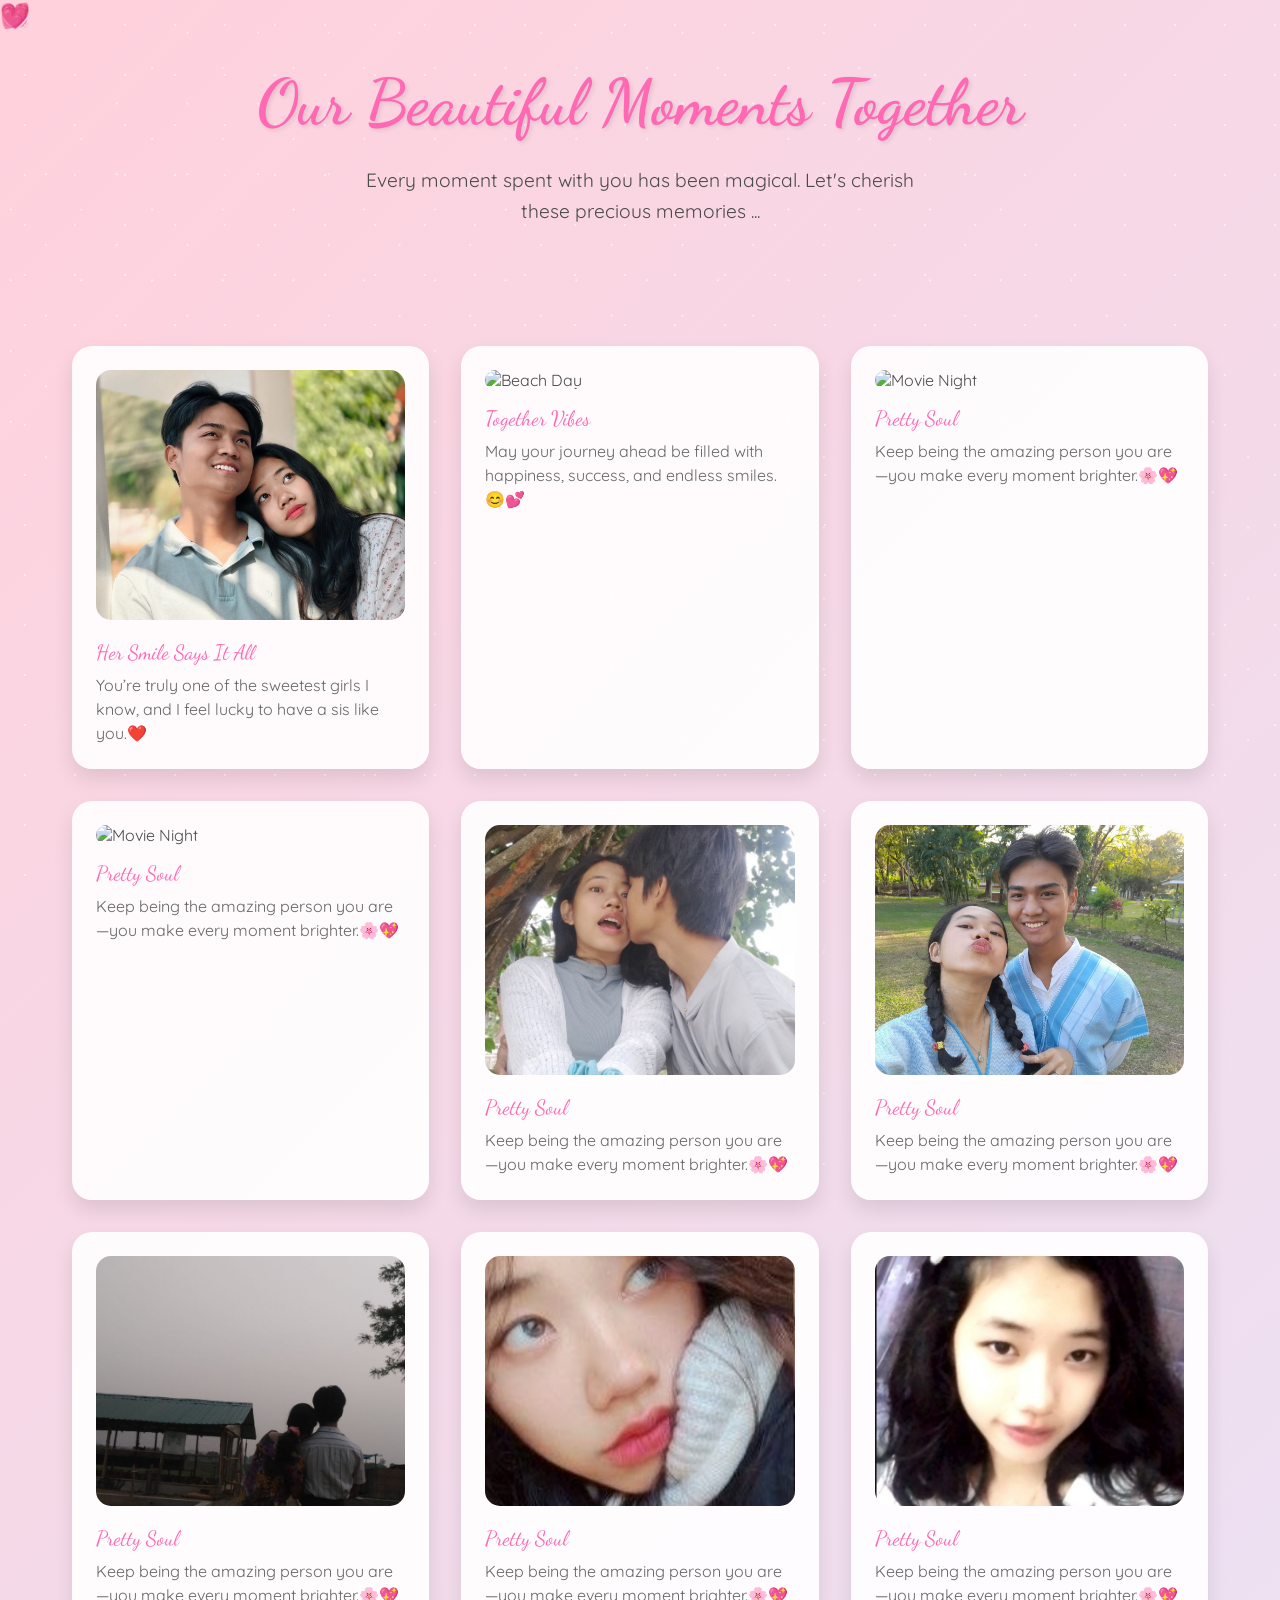
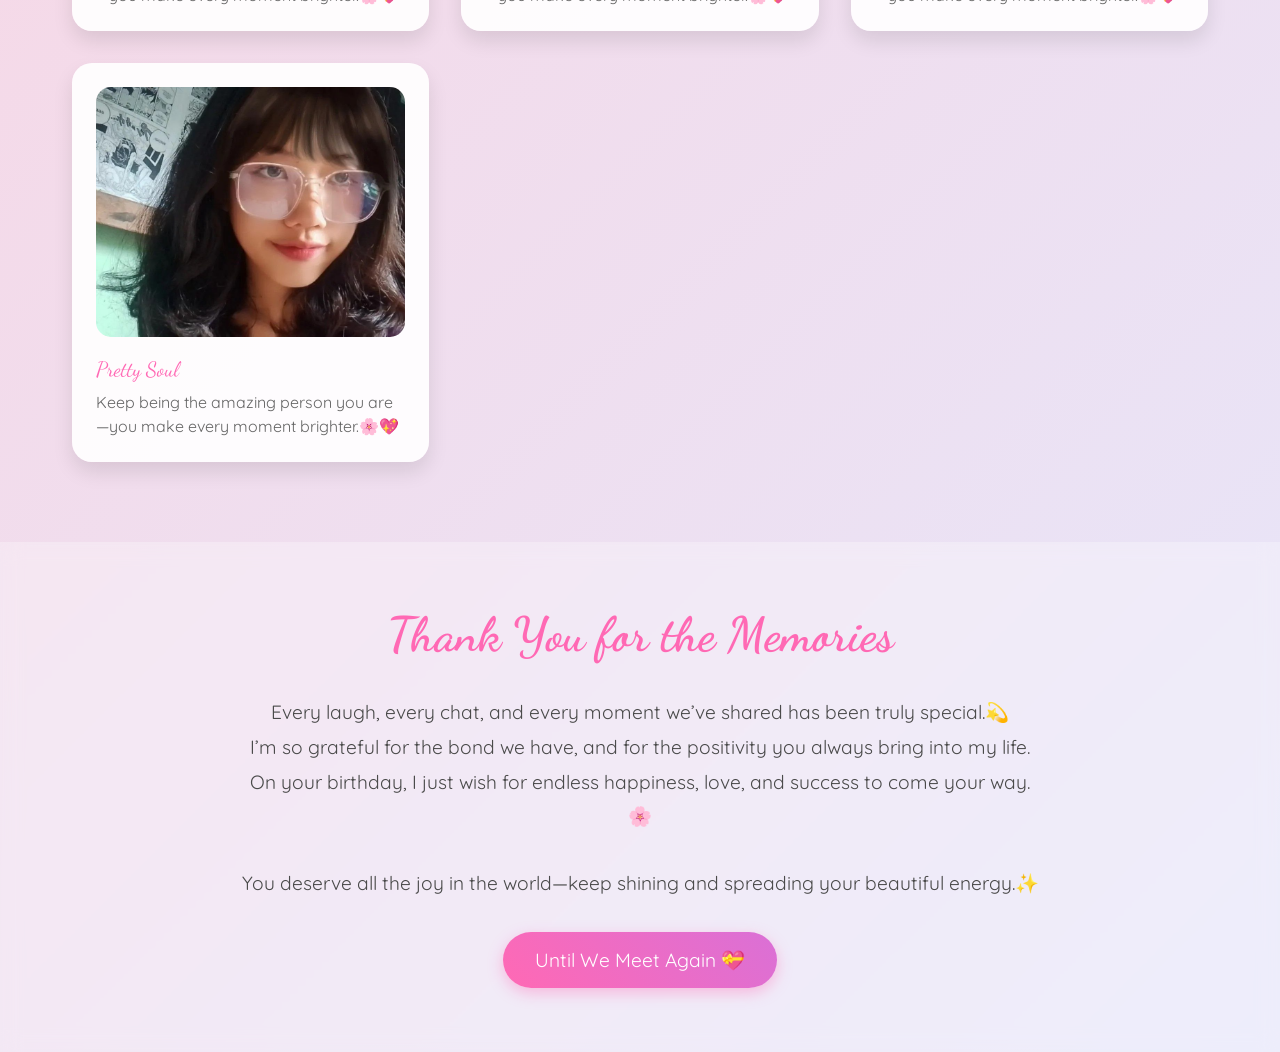
==== last.html @ a4b0dc8d "Add files via upload" ====
<!DOCTYPE html>
<html lang="en">

<head>
    <meta charset="UTF-8">
    <meta name="viewport" content="width=device-width, initial-scale=1.0" content="noindex">
    
    <title>Our Beautiful Memories ✨</title>
    <style>
        @import url('https://fonts.googleapis.com/css2?family=Dancing+Script:wght@700&family=Quicksand:wght@300;400;500;600&display=swap');

        * {
            margin: 0;
            padding: 0;
            box-sizing: border-box;
        }

        body {
            min-height: 100vh;
            background: linear-gradient(135deg,
                    #ffd1dc 0%,
                    #e6e6fa 25%,
                    #ffefd5 50%,
                    #e6e6fa 75%,
                    #ffd1dc 100%);
            background-size: 400% 400%;
            animation: gradientFlow 15s ease infinite;
            font-family: 'Quicksand', sans-serif;
            overflow-x: hidden;
            color: #4a4a4a;
        }

        @keyframes gradientFlow {
            0% {
                background-position: 0% 50%;
            }

            50% {
                background-position: 100% 50%;
            }

            100% {
                background-position: 0% 50%;
            }
        }

        /* Enhanced Sparkle Effect */
        .magic-sparkles {
            position: fixed;
            top: 0;
            left: 0;
            width: 100%;
            height: 100%;
            pointer-events: none;
            z-index: 1;
        }

        .sparkle {
            position: absolute;
            width: 6px;
            height: 6px;
            border-radius: 50%;
            background-color: white;
            animation: twinkle var(--duration, 4s) ease-in-out infinite;
            opacity: 0;
        }

        @keyframes twinkle {

            0%,
            100% {
                opacity: 0;
                transform: scale(0.5);
            }

            50% {
                opacity: 0.8;
                transform: scale(1);
            }
        }

        /* Generate 50 sparkles with different positions and animations */
        .magic-sparkles::before,
        .magic-sparkles::after {
            content: '';
            position: absolute;
            width: 100%;
            height: 100%;
            background-image: radial-gradient(circle, white 1px, transparent 1px);
            background-size: 50px 50px;
            animation: sparkleLayer 8s linear infinite;
            opacity: 0.5;
        }

        .magic-sparkles::after {
            animation-delay: -4s;
            transform: rotate(45deg);
        }

        @keyframes sparkleLayer {
            0% {
                transform: translateY(0);
            }

            100% {
                transform: translateY(-50px);
            }
        }

        /* Floating Hearts */
        .floating-hearts {
            position: fixed;
            width: 100%;
            height: 100%;
            pointer-events: none;
            z-index: 2;
        }

        .heart {
            position: absolute;
            font-size: 1.5rem;
            color: rgba(255, 105, 180, 0.6);
            animation: floatHeart var(--float-duration, 6s) ease-in-out infinite;
            animation-delay: var(--delay, 0s);
        }

        @keyframes floatHeart {
            0% {
                transform: translate(0, 100vh) rotate(0deg);
            }

            100% {
                transform: translate(var(--translate-x, 0), -100vh) rotate(360deg);
            }
        }

        /* Welcome Section */
        .welcome {
            text-align: center;
            padding: 4rem 2rem;
            position: relative;
            z-index: 3;
        }

        .welcome h1 {
            font-family: 'Dancing Script', cursive;
            font-size: 4rem;
            color: #ff69b4;
            text-shadow: 2px 2px 4px rgba(0, 0, 0, 0.1);
            animation: fadeInScale 2s ease;
        }

        .welcome p {
            font-size: 1.2rem;
            max-width: 600px;
            margin: 1.5rem auto;
            line-height: 1.6;
            animation: fadeIn 2s ease 0.5s both;
        }

        /* Enhanced Memory Cards */
        .memory-container {
            max-width: 1200px;
            margin: 0 auto;
            padding: 2rem;
            display: grid;
            grid-template-columns: repeat(auto-fit, minmax(300px, 1fr));
            gap: 2rem;
            z-index: 3;
            position: relative;
        }

        .memory-card {
            background: rgba(255, 255, 255, 0.9);
            border-radius: 20px;
            padding: 1.5rem;
            box-shadow: 0 10px 20px rgba(0, 0, 0, 0.1);
            transition: all 0.5s cubic-bezier(0.4, 0, 0.2, 1);
            position: relative;
            overflow: hidden;
        }

        .memory-card:hover {
            transform: translateY(-10px) scale(1.02);
            box-shadow: 0 15px 30px rgba(0, 0, 0, 0.15);
        }

        .memory-card::before {
            content: '';
            position: absolute;
            top: 0;
            left: 0;
            width: 100%;
            height: 100%;
            background: linear-gradient(45deg, transparent, rgba(255, 255, 255, 0.4), transparent);
            transform: translateX(-100%);
            transition: 0.5s;
        }

        .memory-card:hover::before {
            transform: translateX(100%);
        }

        .memory-img {
            width: 100%;
            height: 250px;
            object-fit: cover;
            border-radius: 15px;
            margin-bottom: 1rem;
            transition: transform 0.5s ease;
        }

        .memory-card:hover .memory-img {
            transform: scale(1.05);
        }

        .memory-date {
            font-family: 'Dancing Script', cursive;
            color: #ff69b4;
            font-size: 1.3rem;
            margin-bottom: 0.5rem;
        }

        .memory-caption {
            font-size: 1rem;
            line-height: 1.5;
            color: #666;
        }

        /* Final Message Section */
        .final-message {
            text-align: center;
            padding: 4rem 2rem;
            background: rgba(255, 255, 255, 0.3);
            backdrop-filter: blur(10px);
            margin-top: 3rem;
            position: relative;
            z-index: 3;
        }

        .final-message h2 {
            font-family: 'Dancing Script', cursive;
            font-size: 3rem;
            color: #ff69b4;
            margin-bottom: 2rem;
            animation: heartbeat 2s infinite;
        }

        @keyframes heartbeat {

            0%,
            100% {
                transform: scale(1);
            }

            50% {
                transform: scale(1.1);
            }
        }

        .final-message p {
            font-size: 1.2rem;
            max-width: 800px;
            margin: 0 auto 2rem;
            line-height: 1.8;
        }

        .goodbye-btn {
            display: inline-block;
            padding: 1rem 2rem;
            font-size: 1.2rem;
            background: linear-gradient(45deg, #ff69b4, #da70d6);
            color: white;
            border: none;
            border-radius: 50px;
            cursor: pointer;
            text-decoration: none;
            transition: all 0.3s ease;
            box-shadow: 0 5px 15px rgba(255, 105, 180, 0.4);
            animation: float 3s infinite ease-in-out;
        }

        .goodbye-btn:hover {
            transform: translateY(-5px);
            box-shadow: 0 8px 20px rgba(255, 105, 180, 0.6);
        }

        @keyframes float {

            0%,
            100% {
                transform: translateY(0);
            }

            50% {
                transform: translateY(-10px);
            }
        }

        /* Animations */
        @keyframes fadeInScale {
            0% {
                opacity: 0;
                transform: scale(0.8);
            }

            100% {
                opacity: 1;
                transform: scale(1);
            }
        }

        @keyframes fadeIn {
            0% {
                opacity: 0;
            }

            100% {
                opacity: 1;
            }
        }

        /* Generate Hearts */
        .js-generate-hearts {
            position: fixed;
            width: 100%;
            height: 100%;
            pointer-events: none;
            z-index: 2;
        }

        /* Custom Scrollbar */
        ::-webkit-scrollbar {
            width: 12px;
        }

        ::-webkit-scrollbar-track {
            background: rgba(255, 255, 255, 0.4);
        }

        ::-webkit-scrollbar-thumb {
            background: linear-gradient(45deg, #ff69b4, #da70d6);
            border-radius: 6px;
        }

        /* Responsive Design */
        @media (max-width: 768px) {
            .welcome h1 {
                font-size: 3rem;
            }

            .memory-container {
                grid-template-columns: 1fr;
            }

            .final-message h2 {
                font-size: 2.5rem;
            }
        }
    </style>
</head>

<body>
    <audio id="baby" autoplay loop><source src="love.mp3" type="audio/mpeg"></audio>    
    <div class="magic-sparkles"></div>
    <div class="floating-hearts">
        <!-- Hearts will be generated via CSS -->
        <div class="heart" style="--float-duration: 6s; --delay: 0s; --translate-x: 20px;">💝</div>
        <div class="heart" style="--float-duration: 8s; --delay: 1s; --translate-x: -30px;">💖</div>
        <div class="heart" style="--float-duration: 7s; --delay: 2s; --translate-x: 40px;">💗</div>
        <div class="heart" style="--float-duration: 9s; --delay: 3s; --translate-x: -20px;">💓</div>
        <div class="heart" style="--float-duration: 5s; --delay: 4s; --translate-x: 30px;">💕</div>
    </div>

    <section class="welcome">
        <h1>Our Beautiful Moments Together</h1>
        <p>Every moment spent with you has been magical. Let's cherish these precious memories ...</p>
    </section>

    <div class="memory-container">
        <div class="memory-card">
            <img src="16.jpg" alt="First Date" class="memory-img">
            <div class="memory-date">Her Smile Says It All</div>
            <div class="memory-caption">You’re truly one of the sweetest girls I know, and I feel lucky to have a sis
                like you.❤️</div>
        </div>
        <div class="memory-card">
            <img src="13.jpg" alt="Beach Day" class="memory-img">
            <div class="memory-date">Together Vibes</div>
            <div class="memory-caption">May your journey ahead be filled with happiness, success, and endless
                smiles.😊💕</div>
        </div>
        <div class="memory-card">
            <img src="14.jpg" alt="Movie Night" class="memory-img">
            <div class="memory-date">Pretty Soul</div>
            <div class="memory-caption">Keep being the amazing person you are—you make every moment brighter.🌸💖</div>
        </div>
          <div class="memory-card">
            <img src="15.jpg" alt="Movie Night" class="memory-img">
            <div class="memory-date">Pretty Soul</div>
            <div class="memory-caption">Keep being the amazing person you are—you make every moment brighter.🌸💖</div>
        </div>
          <div class="memory-card">
            <img src="5.jpg" alt="Movie Night" class="memory-img">
            <div class="memory-date">Pretty Soul</div>
            <div class="memory-caption">Keep being the amazing person you are—you make every moment brighter.🌸💖</div>
        </div>
          <div class="memory-card">
            <img src="6.jpg" alt="Movie Night" class="memory-img">
            <div class="memory-date">Pretty Soul</div>
            <div class="memory-caption">Keep being the amazing person you are—you make every moment brighter.🌸💖</div>
        </div>
          <div class="memory-card">
            <img src="7.jpg" alt="Movie Night" class="memory-img">
            <div class="memory-date">Pretty Soul</div>
            <div class="memory-caption">Keep being the amazing person you are—you make every moment brighter.🌸💖</div>
        </div>
          <div class="memory-card">
            <img src="8.jpg" alt="Movie Night" class="memory-img">
            <div class="memory-date">Pretty Soul</div>
            <div class="memory-caption">Keep being the amazing person you are—you make every moment brighter.🌸💖</div>
        </div>
          <div class="memory-card">
            <img src="9.jpg" alt="Movie Night" class="memory-img">
            <div class="memory-date">Pretty Soul</div>
            <div class="memory-caption">Keep being the amazing person you are—you make every moment brighter.🌸💖</div>
        </div>
          <div class="memory-card">
            <img src="10.jpg" alt="Movie Night" class="memory-img">
            <div class="memory-date">Pretty Soul</div>
            <div class="memory-caption">Keep being the amazing person you are—you make every moment brighter.🌸💖</div>
        </div>

    </div>

    <section class="final-message">
        <h2>Thank You for the Memories</h2>
        <p>Every laugh, every chat, and every moment we’ve shared has been truly special.💫<br>
            I’m so grateful for the bond we have, and for the positivity you always bring into my life.<br>
            On your birthday, I just wish for endless happiness, love, and success to come your way.🌸</p>
        <p>You deserve all the joy in the world—keep shining and spreading your beautiful energy.✨</p>
        <a href="#" class="goodbye-btn">Until We Meet Again 💝</a>
    </section>
</body>

</html>
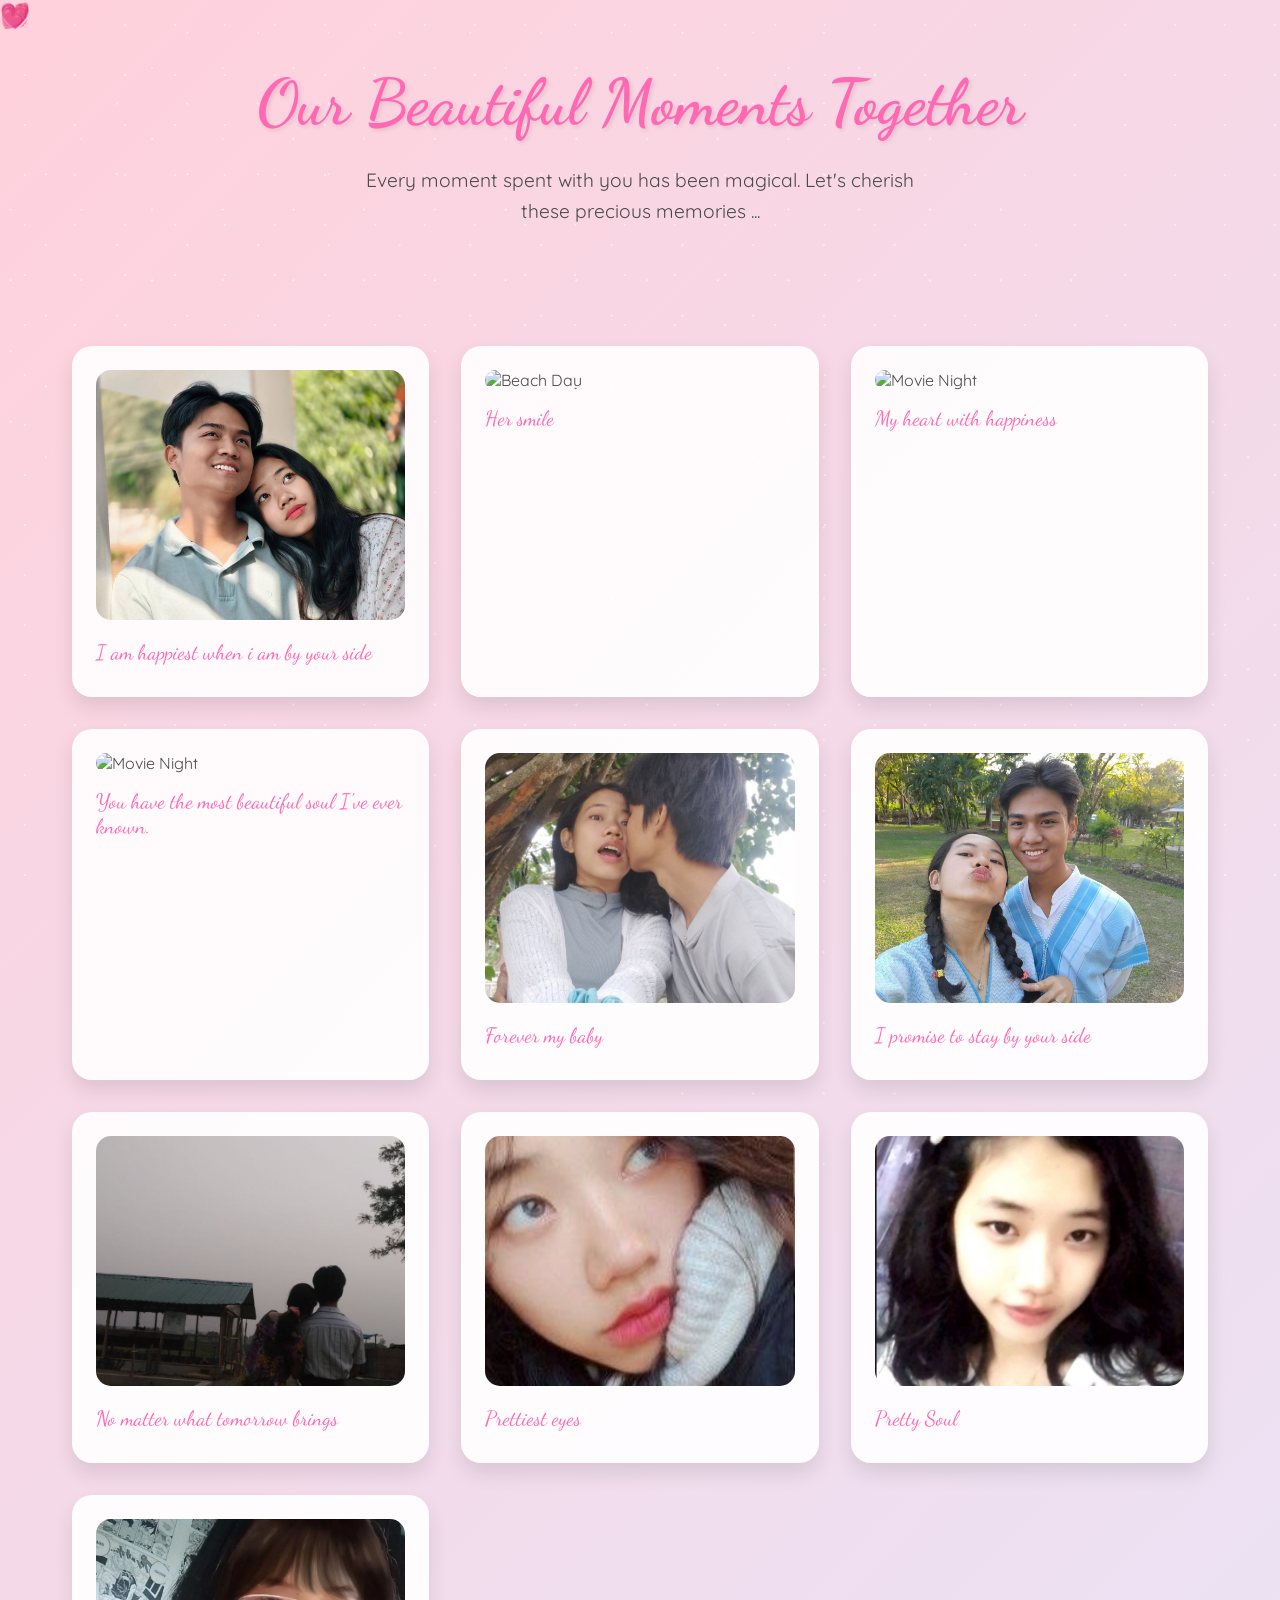
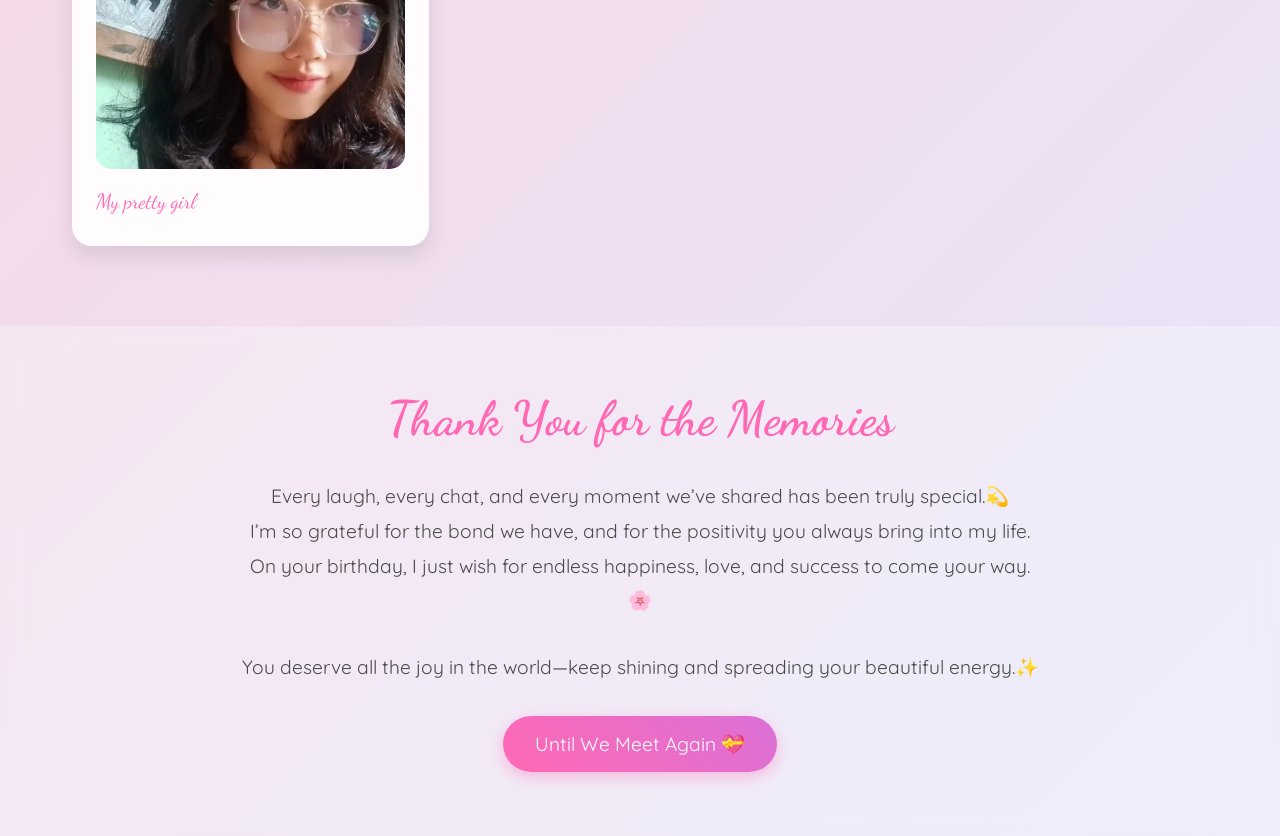
==== commit 324c7e27: "Revise memory card captions and dates Updated memory card captions and dates for various entries." ====
--- a/last.html
+++ b/last.html
@@ -380,55 +380,53 @@
     <div class="memory-container">
         <div class="memory-card">
             <img src="16.jpg" alt="First Date" class="memory-img">
-            <div class="memory-date">Her Smile Says It All</div>
-            <div class="memory-caption">You’re truly one of the sweetest girls I know, and I feel lucky to have a sis
-                like you.❤️</div>
+            <div class="memory-date">I am happiest when i am by your side</div>
+            <div class="memory-caption"></div>
         </div>
         <div class="memory-card">
             <img src="13.jpg" alt="Beach Day" class="memory-img">
-            <div class="memory-date">Together Vibes</div>
-            <div class="memory-caption">May your journey ahead be filled with happiness, success, and endless
-                smiles.😊💕</div>
+            <div class="memory-date">Her smile </div>
+            <div class="memory-caption"></div>
         </div>
         <div class="memory-card">
             <img src="14.jpg" alt="Movie Night" class="memory-img">
-            <div class="memory-date">Pretty Soul</div>
-            <div class="memory-caption">Keep being the amazing person you are—you make every moment brighter.🌸💖</div>
+            <div class="memory-date">My heart with happiness</div>
+            <div class="memory-caption"></div>
         </div>
           <div class="memory-card">
             <img src="15.jpg" alt="Movie Night" class="memory-img">
-            <div class="memory-date">Pretty Soul</div>
-            <div class="memory-caption">Keep being the amazing person you are—you make every moment brighter.🌸💖</div>
+            <div class="memory-date">You have the most beautiful soul I've ever known.</div>
+            <div class="memory-caption"></div>
         </div>
           <div class="memory-card">
             <img src="5.jpg" alt="Movie Night" class="memory-img">
-            <div class="memory-date">Pretty Soul</div>
-            <div class="memory-caption">Keep being the amazing person you are—you make every moment brighter.🌸💖</div>
+            <div class="memory-date">Forever my baby</div>
+            <div class="memory-caption"></div>
         </div>
           <div class="memory-card">
             <img src="6.jpg" alt="Movie Night" class="memory-img">
-            <div class="memory-date">Pretty Soul</div>
-            <div class="memory-caption">Keep being the amazing person you are—you make every moment brighter.🌸💖</div>
+            <div class="memory-date">I promise to stay by your side</div>
+            <div class="memory-caption"></div>
         </div>
           <div class="memory-card">
             <img src="7.jpg" alt="Movie Night" class="memory-img">
-            <div class="memory-date">Pretty Soul</div>
-            <div class="memory-caption">Keep being the amazing person you are—you make every moment brighter.🌸💖</div>
+            <div class="memory-date">No matter what tomorrow brings</div>
+            <div class="memory-caption"></div>
         </div>
           <div class="memory-card">
             <img src="8.jpg" alt="Movie Night" class="memory-img">
-            <div class="memory-date">Pretty Soul</div>
-            <div class="memory-caption">Keep being the amazing person you are—you make every moment brighter.🌸💖</div>
+            <div class="memory-date">Prettiest eyes</div>
+            <div class="memory-caption"></div>
         </div>
           <div class="memory-card">
             <img src="9.jpg" alt="Movie Night" class="memory-img">
             <div class="memory-date">Pretty Soul</div>
-            <div class="memory-caption">Keep being the amazing person you are—you make every moment brighter.🌸💖</div>
+            <div class="memory-caption"></div>
         </div>
           <div class="memory-card">
             <img src="10.jpg" alt="Movie Night" class="memory-img">
-            <div class="memory-date">Pretty Soul</div>
-            <div class="memory-caption">Keep being the amazing person you are—you make every moment brighter.🌸💖</div>
+            <div class="memory-date">My pretty girl</div>
+            <div class="memory-caption"></div>
         </div>
 
     </div>
@@ -443,4 +441,4 @@
     </section>
 </body>
 
-</html>+</html>
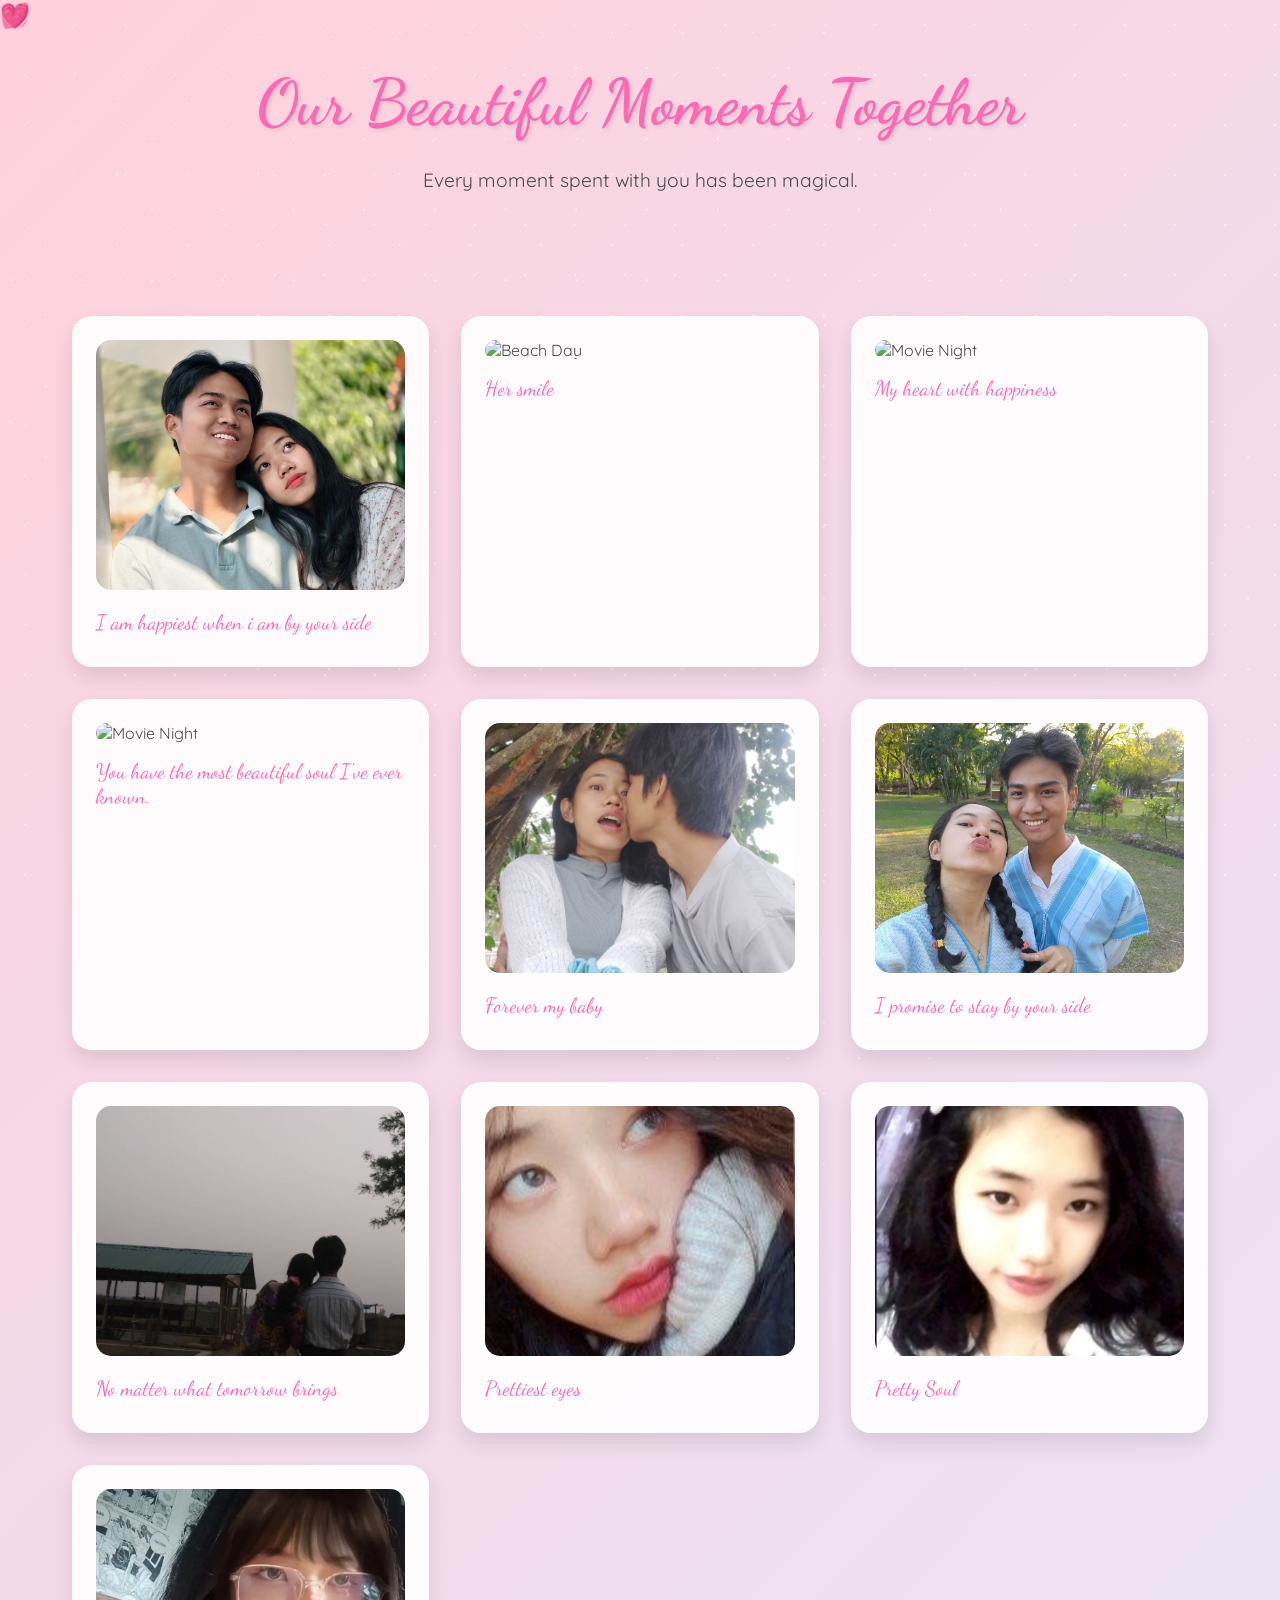
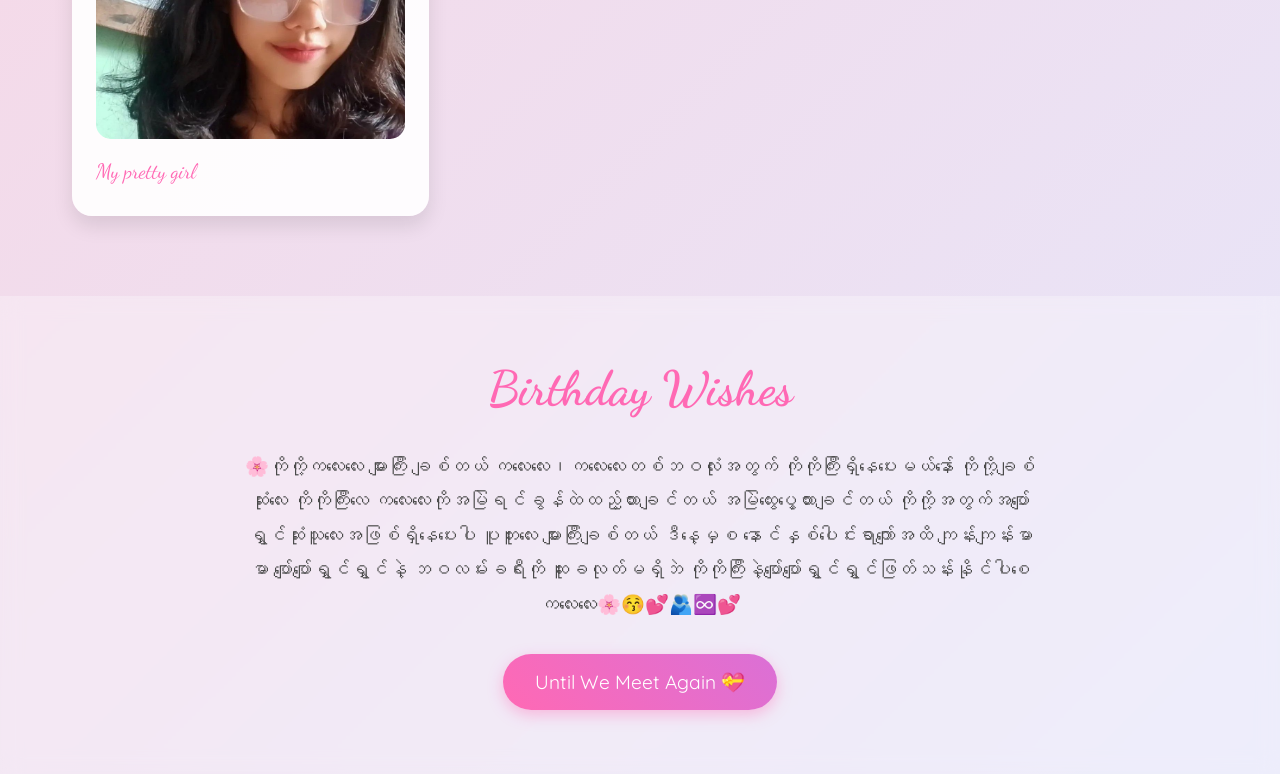
==== commit 0c0882cc: "Revise final message section in last.html Updated birthday message and removed previous content." ====
--- a/last.html
+++ b/last.html
@@ -374,7 +374,7 @@
 
     <section class="welcome">
         <h1>Our Beautiful Moments Together</h1>
-        <p>Every moment spent with you has been magical. Let's cherish these precious memories ...</p>
+        <p>Every moment spent with you has been magical.</p>
     </section>
 
     <div class="memory-container">
@@ -432,11 +432,9 @@
     </div>
 
     <section class="final-message">
-        <h2>Thank You for the Memories</h2>
-        <p>Every laugh, every chat, and every moment we’ve shared has been truly special.💫<br>
-            I’m so grateful for the bond we have, and for the positivity you always bring into my life.<br>
-            On your birthday, I just wish for endless happiness, love, and success to come your way.🌸</p>
-        <p>You deserve all the joy in the world—keep shining and spreading your beautiful energy.✨</p>
+        <h2>Birthday Wishes</h2>
+        <p>🌸ကိုကို့ကလေးလေး များကြီး ချစ်တယ် ကလေးလေး၊ကလေးလေးတစ်ဘဝလုံးအတွက် ကိုကိုကြီးရှိနေပေးမယ်နော် ကိုကို့ချစ်ဆုံးလေး ကိုကိုကြီးလေ ကလေးလေးကိုအမြဲရင်ခွန်ထဲထည့်ထားချင်တယ် အမြဲထွေးပွေ့ထားချင်တယ် ကိုကို့အတွက်အပျော်ရွှင်ဆုံးသူလေးအဖြစ်ရှိနေပေးပါ ပူတူးလေး များကြီးချစ်တယ် ဒီနေ့မှစ နောင်နှစ်ပေါင်းရာကျော်အထိ ကျန်းကျန်းမာမာ ပျော်ပျော်ရွှင်ရွှင်နဲ့ ဘဝလမ်းခရီးကို ဆူးခလုတ်မရှိဘဲ ကိုကိုကြီးနဲ့ပျော်ပျော်ရွှင်ရွှင်ဖြတ်သန်းနိုင်ပါစေကလေးလေး🌸😚💕🫂♾️💕</p>
+        
         <a href="#" class="goodbye-btn">Until We Meet Again 💝</a>
     </section>
 </body>
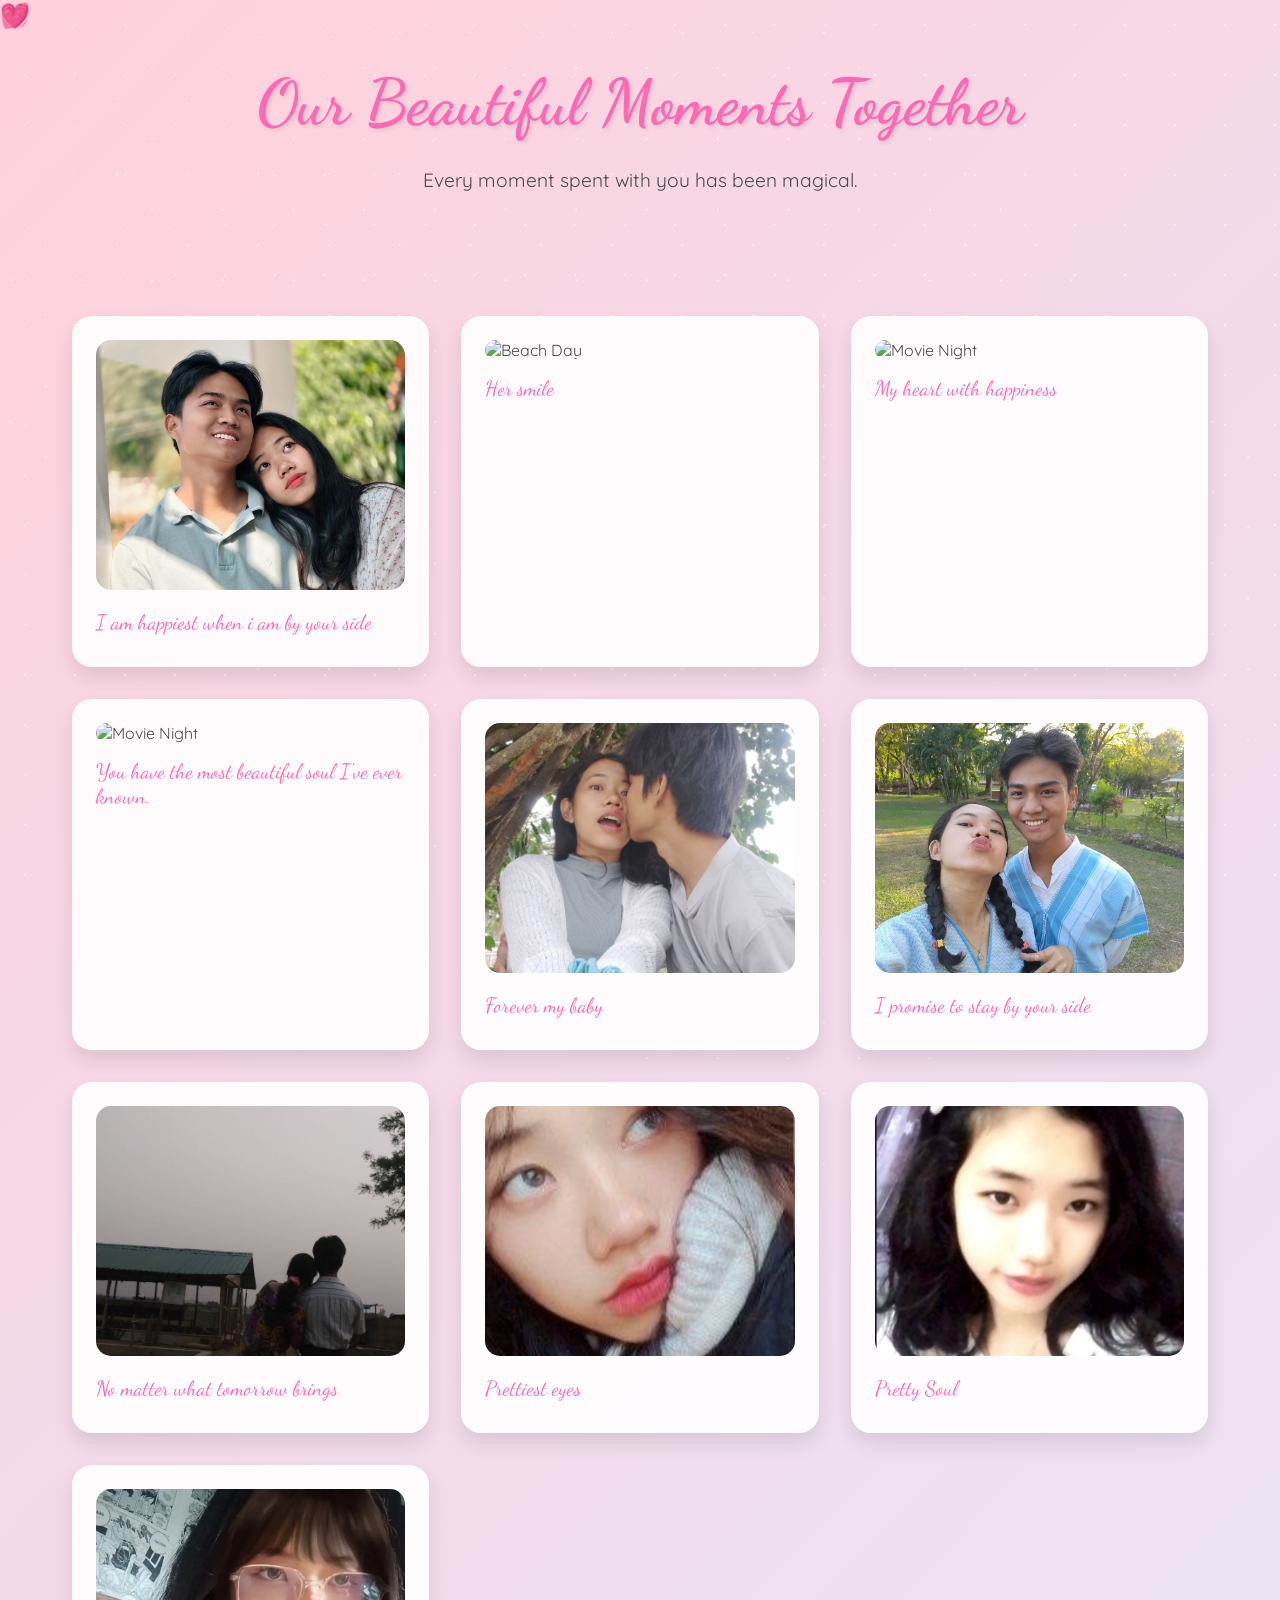
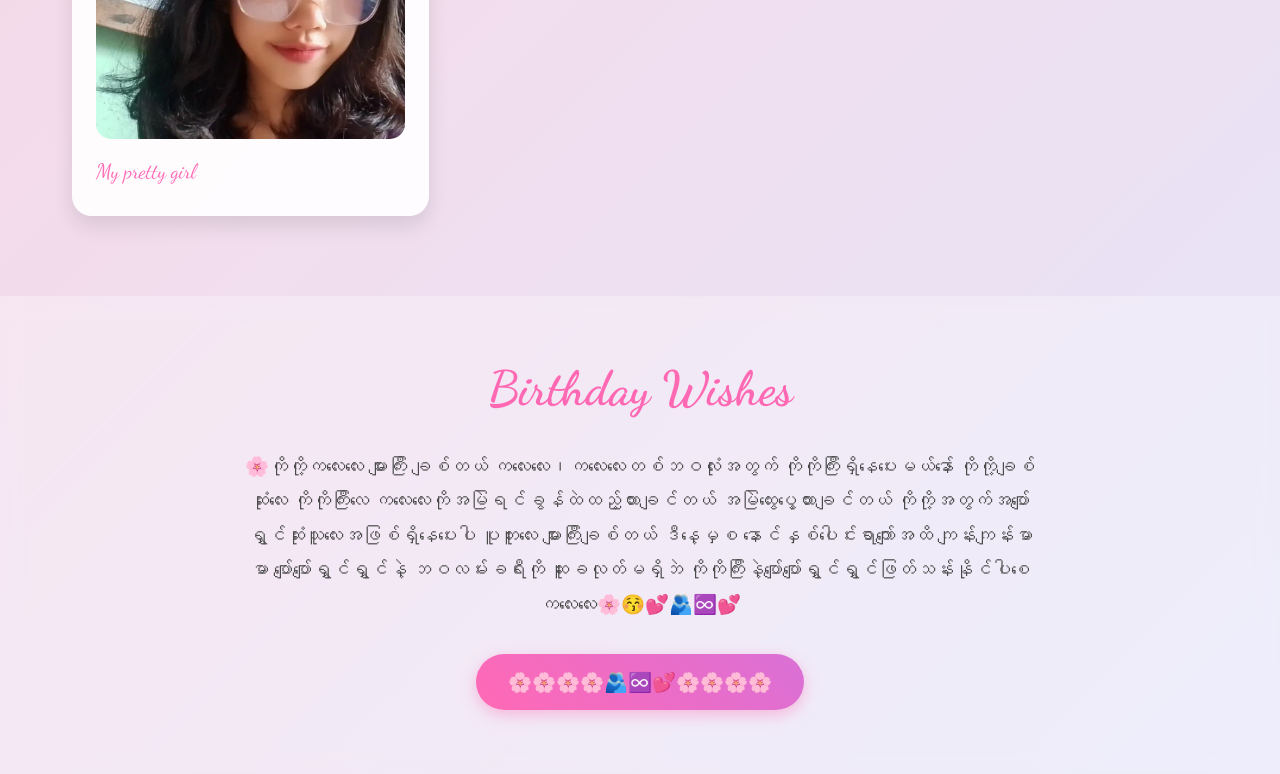
==== commit 12d379d3: "Update goodbye button text in last.html" ====
--- a/last.html
+++ b/last.html
@@ -435,7 +435,7 @@
         <h2>Birthday Wishes</h2>
         <p>🌸ကိုကို့ကလေးလေး များကြီး ချစ်တယ် ကလေးလေး၊ကလေးလေးတစ်ဘဝလုံးအတွက် ကိုကိုကြီးရှိနေပေးမယ်နော် ကိုကို့ချစ်ဆုံးလေး ကိုကိုကြီးလေ ကလေးလေးကိုအမြဲရင်ခွန်ထဲထည့်ထားချင်တယ် အမြဲထွေးပွေ့ထားချင်တယ် ကိုကို့အတွက်အပျော်ရွှင်ဆုံးသူလေးအဖြစ်ရှိနေပေးပါ ပူတူးလေး များကြီးချစ်တယ် ဒီနေ့မှစ နောင်နှစ်ပေါင်းရာကျော်အထိ ကျန်းကျန်းမာမာ ပျော်ပျော်ရွှင်ရွှင်နဲ့ ဘဝလမ်းခရီးကို ဆူးခလုတ်မရှိဘဲ ကိုကိုကြီးနဲ့ပျော်ပျော်ရွှင်ရွှင်ဖြတ်သန်းနိုင်ပါစေကလေးလေး🌸😚💕🫂♾️💕</p>
         
-        <a href="#" class="goodbye-btn">Until We Meet Again 💝</a>
+        <a href="#" class="goodbye-btn">🌸🌸🌸🌸🫂♾️💕🌸🌸🌸🌸</a>
     </section>
 </body>
 
